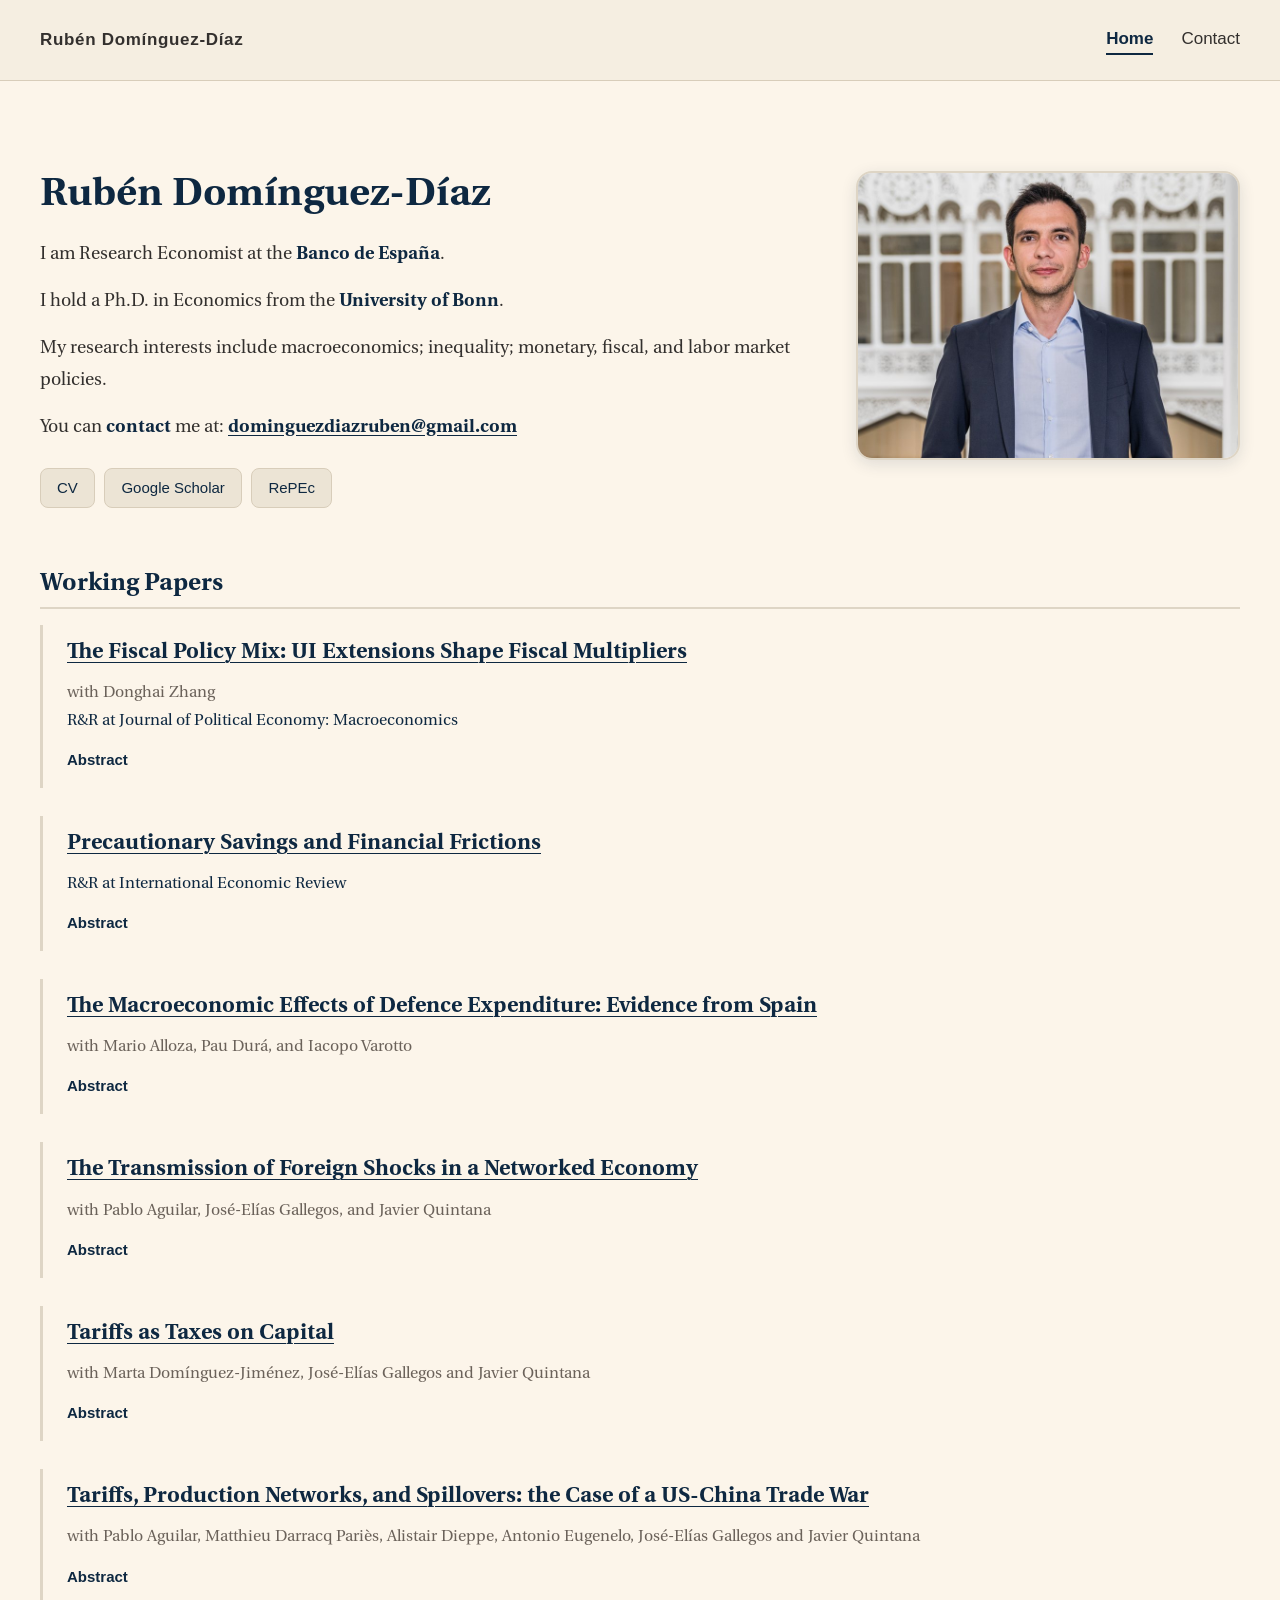
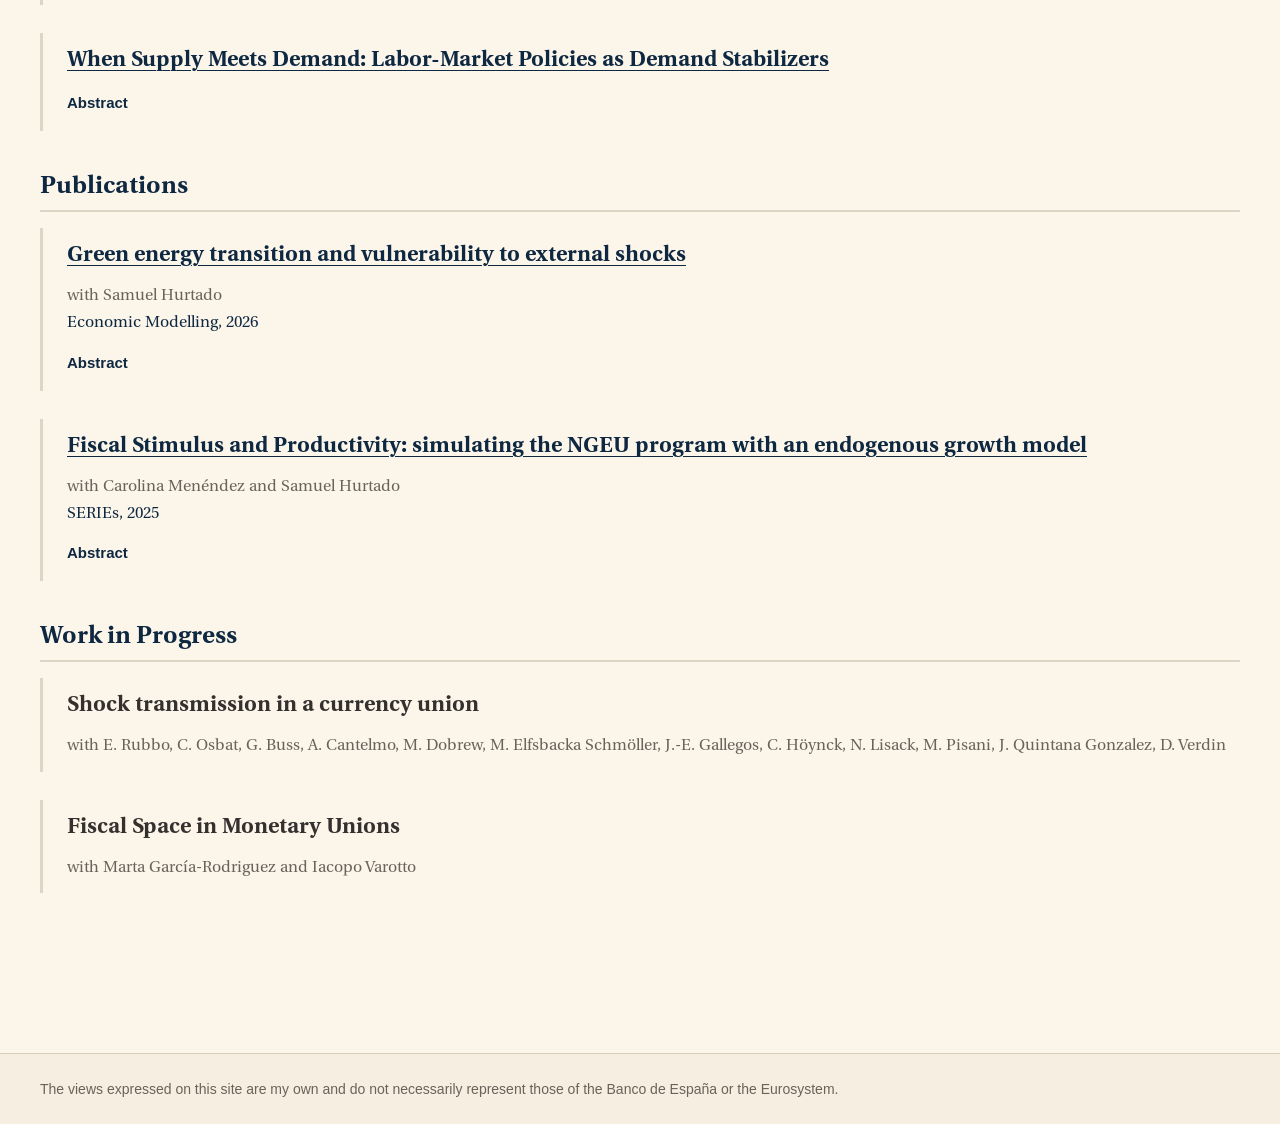
==== index.html @ b5a87869 "Add an RDD monogram favicon Cream lettering on the site navy, at 32px for the browser tab and 180px " ====
<!DOCTYPE html>
<html lang="en">
<head>
<meta charset="utf-8">
<meta name="viewport" content="width=device-width, initial-scale=1">
<title>Rubén Domínguez-Díaz</title>
<meta name="description" content="Rubén Domínguez-Díaz — Research Economist at the Banco de España. Macroeconomics, inequality, monetary, fiscal and labor market policies.">
<link rel="icon" type="image/png" sizes="32x32" href="assets/favicon-32.png">
<link rel="apple-touch-icon" href="assets/favicon-180.png">
<link rel="stylesheet" href="style.css">
</head>
<body>

<nav class="nav">
  <div class="nav-inner">
    <a class="brand" href="index.html">Rubén Domínguez-Díaz</a>
    <div class="menu">
      <a href="index.html" class="here">Home</a>
      <a href="contact.html">Contact</a>
    </div>
  </div>
</nav>

<main>

  <section class="hero">
    <div class="hero-bio">
      <h1>Rubén Domínguez-Díaz</h1>
      <p class="hero-subtitle">I am Research Economist at the <strong>Banco de España</strong>.</p>
      <p class="hero-subtitle">I hold a Ph.D. in Economics from the <strong>University of Bonn</strong>.</p>
      <p class="hero-subtitle">My research interests include macroeconomics; inequality; monetary, fiscal, and labor market policies.</p>
      <p class="hero-subtitle">You can <strong>contact</strong> me at: <a href="mailto:dominguezdiazruben@gmail.com">dominguezdiazruben@gmail.com</a></p>
      <div class="hero-links">
        <a href="assets/cv.pdf" target="_blank" rel="noopener">CV</a>
        <a href="https://scholar.google.com/citations?user=xPQl-AkAAAAJ" target="_blank" rel="noopener">Google Scholar</a>
        <a href="https://ideas.repec.org/f/pdo631.html" target="_blank" rel="noopener">RePEc</a>
      </div>
    </div>
    <div class="hero-photo">
      <img src="assets/photo.jpg" width="800" height="600" alt="Rubén Domínguez-Díaz">
    </div>
  </section>

  <section class="research">

    <h2>Working Papers</h2>

    <div class="item">
      <h3><a href="papers/3_UIG/v2026_UIG.pdf" target="_blank" rel="noopener">The Fiscal Policy Mix: UI Extensions Shape Fiscal Multipliers</a></h3>
      <p class="authors">with Donghai Zhang</p>
      <p class="status">R&amp;R at Journal of Political Economy: Macroeconomics</p>
      <details>
        <summary>Abstract</summary>
        <p class="abstract">Government consumption stimulus is often implemented alongside other fiscal measures that shape its effectiveness. This paper studies the interaction between government spending multipliers and unemployment insurance (UI) extensions. Using state-level military spending shocks and cross-state variation in UI duration, we show that longer pre-existing UI significantly lowers spending multipliers. To interpret these findings, we develop a small open economy model with search-and-matching frictions and heterogeneous households. The model highlights two channels: a level effect that reduces precautionary savings, and an endogenous UI-duration effect whereby higher spending lowers unemployment and shortens UI extensions. Quantitatively, the latter mechanism dominates.</p>
      </details>
    </div>

    <div class="item">
      <h3><a href="papers/2_precautionarysavingsfinancialfrictions/v2026_precsavingsfinfrictions.pdf" target="_blank" rel="noopener">Precautionary Savings and Financial Frictions</a></h3>
      <p class="status">R&amp;R at International Economic Review</p>
      <details>
        <summary>Abstract</summary>
        <p class="abstract">Banks provide households with liquid deposits — households' dominant liquid asset to buffer income fluctuations — and channel these into credit to firms. This paper shows both of these roles of the financial system are key to understanding how financial frictions amplify downturns. I first build a two-asset New Keynesian model with heterogeneous households and banks, and study the transmission of an income-risk shock that raises households' liquid asset demand. Constrained lending reduces investment and therefore household income. Lower income reduces consumption, while households also reduce savings in liquid bank deposits. Lower liquidity leaves households more exposed to the income fall, closer to their borrowing constraints, driving consumption further down. Monetary policy relaxes banks' leverage constraint, supports both lending and endogenous liquidity creation, and stabilizes the economy. Finally, I provide supporting evidence for the model predictions: in the data, tighter financial conditions deepen the recessionary impact of the shock, while contracting lending and dampening liquid deposit accumulation.</p>
      </details>
    </div>

    <div class="item">
      <h3><a href="papers/5_defencespending/v2026_defspending.pdf" target="_blank" rel="noopener">The Macroeconomic Effects of Defence Expenditure: Evidence from Spain</a></h3>
      <p class="authors">with Mario Alloza, Pau Durá, and Iacopo Varotto</p>
      <details>
        <summary>Abstract</summary>
        <p class="abstract">We estimate the macroeconomic effects of defence expenditure using a novel dataset covering the universe of defence procurement contracts in Spain over 30 years. Our defence procurement data overcomes identification challenges posed by implementation lags inherent in traditional government spending, as contracts are awarded years before production begins and spending is recorded in government national accounts only upon delivery. Using local projections, we find that GDP effects take time to materialise, become sizeable, but remain transitory. That is, while defence investment has relevant economic consequences, these are bound to occur in the medium run insofar as the spending process is hindered by implementation lags. A DSGE model calibrated to our empirical setting yields two main findings. First, reducing implementation lags to US levels would meaningfully frontload macroeconomic effects. Second, defence spending delivers more transient and smaller long-run effects than general public investment projects.</p>
      </details>
    </div>

    <div class="item">
      <h3><a href="papers/4_ONKIO/v2026_EER_ONKIO.pdf" target="_blank" rel="noopener">The Transmission of Foreign Shocks in a Networked Economy</a></h3>
      <p class="authors">with Pablo Aguilar, José-Elías Gallegos, and Javier Quintana</p>
      <details>
        <summary>Abstract</summary>
        <p class="abstract">We analyze how production networks transmit foreign price shocks and reshape monetary policy trade-offs in an open-economy New Keynesian model with domestic and international input–output linkages. Analytically, we show that closing the output gap does not generally stabilize conventional inflation targets, as sector-level terms-of-trade movements and trade imbalances become additional drivers of inflation dynamics. We also characterize the inflation index associated with output-gap stabilization and show that openness adjusts sectoral inflation weights according to their domestic value-added content. Quantitatively, we study an international energy price shock in a model calibrated to major euro area countries and their trade partners. We find that production networks amplify the cumulative headline inflation response and worsen monetary policy trade-offs, as measured by the sacrifice ratio.</p>
      </details>
    </div>

    <div class="item">
      <h3><a href="papers/6_ONKIOcapital/v2026_CEMFI_ONKIOcapital.pdf" target="_blank" rel="noopener">Tariffs as Taxes on Capital</a></h3>
      <p class="authors">with Marta Domínguez-Jiménez, José-Elías Gallegos and Javier Quintana</p>
      <details>
        <summary>Abstract</summary>
        <p class="abstract">This paper explores the macroeconomic consequences of levying tariffs on imported investment goods, which directly affect the household's investment Euler equation. First, we construct a new multi-country and multi-sector investment input-output matrix to trace investment goods through international production chains. Second, we embed this in an open-economy New Keynesian model with production networks. In a uniform US tariff experiment, this channel more than doubles the impact contraction in GDP, with investment-goods exposure as the best predictor of aggregate output losses. Holding the average tariff fixed, redesigning its composition to avoid the investment network cuts cumulative domestic output losses by two-thirds.</p>
      </details>
    </div>

    <div class="item">
      <h3><a href="papers/7_ONKIOtariffsECB/v2026_ECB_ONKIOtariffs.pdf" target="_blank" rel="noopener">Tariffs, Production Networks, and Spillovers: the Case of a US-China Trade War</a></h3>
      <p class="authors">with Pablo Aguilar, Matthieu Darracq Pariès, Alistair Dieppe, Antonio Eugenelo, José-Elías Gallegos and Javier Quintana</p>
      <details>
        <summary>Abstract</summary>
        <p class="abstract">We study the short-run macroeconomic transmission of a US–China tariff war in an open economy multi-sector New Keynesian model with input–output linkages, sectoral nominal rigidities, and heterogeneous currency invoicing. A reciprocal 10 percentage-point tariff increase generates asymmetric incidence: the tariff-imposing country bears more of the inflationary burden, while the targeted country experiences the larger output contraction. Production networks amplify this contraction by propagating the shock beyond the directly tariffed bilateral margin. Currency invoicing further shapes transmission. Under heterogeneous invoicing, dollar-priced border prices weaken the expenditure-switching role of exchange rates, deepening the contraction in China relative to producer-currency pricing and altering third-country spillovers. The EA response is small in the aggregate, but only because positive trade-diversion margins are offset by weaker demand from China and multilateral adjustments. We then exploit the model's sectoral structure by imposing tariffs on one Chinese sector at a time. Sectoral incidence is highly concentrated, but aggregate effects cannot be inferred from the directly tariffed sector alone: domestic propagation offsets own-sector gains in the US, reinforces own-sector losses in China, and leaves the EA as a net object shaped by opposing trade margins. The results show that tariff incidence depends jointly on where the tariff lands, how the shock propagates through production networks, and how invoicing governs border-price adjustment. A framework that combines these margins delivers a materially different assessment from one built on bilateral trade shares alone.</p>
      </details>
    </div>

    <div class="item">
      <h3><a href="papers/1_hiringsubsidies/v2025_hiringsubsidies.pdf" target="_blank" rel="noopener">When Supply Meets Demand: Labor-Market Policies as Demand Stabilizers</a></h3>
      <details>
        <summary>Abstract</summary>
        <p class="abstract">Employment stabilization, and hence firms' hiring, is fundamental for households' income and consumption. This means that stabilization policies targeted at firms spill over to the demand side of the economy. The current paper shows that the demand-side effects can render supply-side policies effective, even if conventional monetary policy is constrained. In a New Keynesian model with equilibrium unemployment and incomplete markets, the paper looks at a hiring subsidy that stimulates employment. Households' desire to accumulate precautionary savings falls, raising consumption and aggregate demand. Calibrating the model to the US, the ensuing increase in inflation renders the hiring stimulus effective precisely when the central bank cannot further support aggregate demand. Instead, absent idiosyncratic risk, and thus the expansionary demand-side effects, the hiring stimulus is crowded-out.</p>
      </details>
    </div>

    <h2>Publications</h2>

    <div class="item">
      <h3><a href="https://doi.org/10.1016/j.econmod.2026.107807" target="_blank" rel="noopener">Green energy transition and vulnerability to external shocks</a></h3>
      <p class="authors">with Samuel Hurtado</p>
      <p class="status">Economic Modelling, 2026</p>
      <details>
        <summary>Abstract</summary>
        <p class="abstract">We develop an endogenous growth model with imported dirty energy, domestically produced clean energy, and carbon taxes to study the macroeconomic implications of a green energy transition. Calibrated to Spain, the model quantifies how carbon taxes affect long-run outcomes and short-run resilience to external energy price shocks. While long-run gross domestic product (GDP) losses are modest and partly offset by endogenous gains in energy efficiency and clean investment, our key finding is that the transition delivers substantial short-run benefits. As the clean-energy share rises from 26% to 86%, exposure to international dirty-energy price shocks declines sharply, reducing GDP impacts from -0.43% to -0.08%. Carbon-tax-induced decoupling of clean from dirty-energy prices plays a central role in insulating the economy. Our results highlight an overlooked channel through which climate policy enhances macroeconomic stability.</p>
      </details>
    </div>

    <div class="item">
      <h3><a href="https://link.springer.com/article/10.1007/s13209-025-00304-1" target="_blank" rel="noopener">Fiscal Stimulus and Productivity: simulating the NGEU program with an endogenous growth model</a></h3>
      <p class="authors">with Carolina Menéndez and Samuel Hurtado</p>
      <p class="status">SERIEs, 2025</p>
      <details>
        <summary>Abstract</summary>
        <p class="abstract">This paper introduces an endogenous growth general equilibrium model of firm dynamics and innovative investment for the Spanish economy that allows a better understanding of the medium-term effects of economic policies and shocks. We calibrate the model using both aggregate and firm-level data. We then use the model to assess the macroeconomic consequences of the different components of the Next Generation EU (NGEU) program, including public investment, private capital transfers, and innovative investment transfers. According to our baseline simulation, the NGEU funds significantly foster economic activity, with annual GDP growth increasing between 0.08 and 0.13 percentage points over the period of NGEU funds disbursement. In particular, we find that one of the key drivers of these output gains is the endogenous response of productivity to the fiscal stimulus. Among the different policy instruments, we find that innovation transfers deliver the largest effects on aggregate output, only matched by highly efficient public investment.</p>
      </details>
    </div>

    <h2>Work in Progress</h2>

    <div class="item">
      <h3>Shock transmission in a currency union</h3>
      <p class="authors">with E. Rubbo, C. Osbat, G. Buss, A. Cantelmo, M. Dobrew, M. Elfsbacka Schmöller, J.-E. Gallegos, C. Höynck, N. Lisack, M. Pisani, J. Quintana Gonzalez, D. Verdin</p>
    </div>

    <div class="item">
      <h3>Fiscal Space in Monetary Unions</h3>
      <p class="authors">with Marta García-Rodriguez and Iacopo Varotto</p>
    </div>

  </section>

</main>

<footer>
  <div>The views expressed on this site are my own and do not necessarily
  represent those of the Banco de España or the Eurosystem.</div>
</footer>

</body>
</html>
---- style.css ----
/* Erewhon — SIL Open Font License 1.1. See assets/fonts/README.txt */
@font-face {
  font-family: erewhon;
  font-style: normal;
  font-weight: 400;
  font-display: swap;
  src: url(assets/fonts/Erewhon-Regular.woff2) format('woff2');
}
@font-face {
  font-family: erewhon;
  font-style: italic;
  font-weight: 400;
  font-display: swap;
  src: url(assets/fonts/Erewhon-Italic.woff2) format('woff2');
}
@font-face {
  font-family: erewhon;
  font-style: normal;
  font-weight: 700;
  font-display: swap;
  src: url(assets/fonts/Erewhon-Bold.woff2) format('woff2');
}
@font-face {
  font-family: erewhon;
  font-style: italic;
  font-weight: 700;
  font-display: swap;
  src: url(assets/fonts/Erewhon-BoldItalic.woff2) format('woff2');
}

:root {
  --bg:        #fcf5ea;
  --surface:   #f5eee1;
  --primary:   #0e2841;
  --content:   #33302e;
  --secondary: #6b625a;
  --border:    #ded5c5;
  --tint:      #ece4d5;
  --band-border: #d8cdba;
  --shadow:    rgba(14, 40, 65, .12);

  --main-width: 1200px;
  --gap: 28px;
  --header-height: 80px;
  --textsize: 20px;
}

*, *::before, *::after { box-sizing: border-box; }

html { -webkit-text-size-adjust: 100%; }

body {
  margin: 0;
  background: var(--bg);
  color: var(--content);
  font-family: erewhon, Charter, "Bitstream Charter", Georgia, serif;
  font-size: var(--textsize);
  line-height: 1.6;
}

h1, h2, h3 { line-height: 1.2; margin: 0; }
img { display: block; max-width: 100%; }

a { color: var(--primary); text-decoration: none; }
a:hover { text-decoration: underline; text-underline-offset: 3px; }

/* ---------- nav ---------- */
.nav {
  background: var(--surface);
  border-bottom: 1px solid var(--band-border);
}
.nav-inner {
  max-width: calc(var(--main-width) + var(--gap) * 2);
  margin: 0 auto;
  padding: 0 var(--gap);
  height: var(--header-height);
  display: flex;
  align-items: center;
  justify-content: space-between;
  gap: 1rem;
}
.brand {
  font-family: -apple-system, BlinkMacSystemFont, "Segoe UI", Roboto, sans-serif;
  font-size: 17px;
  font-weight: 600;
  letter-spacing: .04em;
  color: var(--content);
}
.brand:hover { color: var(--primary); text-decoration: none; }
.menu {
  display: flex;
  gap: 28px;
  font-family: -apple-system, BlinkMacSystemFont, "Segoe UI", Roboto, sans-serif;
  font-size: 17px;
}
.menu a { color: var(--content); }
.menu a.here {
  color: var(--primary);
  font-weight: 600;
  border-bottom: 2px solid var(--primary);
}

/* ---------- layout ---------- */
main {
  max-width: calc(var(--main-width) + var(--gap) * 2);
  margin: 0 auto;
  padding: 0 var(--gap) 72px;
}

/* ---------- hero: bio left, photo right ---------- */
.hero {
  display: grid;
  grid-template-columns: minmax(0, 1fr) clamp(230px, 32%, 400px);
  gap: 56px;
  align-items: start;
  padding: 90px 0 40px;
}
.hero-photo img {
  width: 100%;
  height: auto;
  border-radius: 16px;
  border: 2px solid var(--border);
  box-shadow: 0 4px 16px var(--shadow);
}
.hero-bio h1 {
  font-size: 42px;
  font-weight: 700;
  line-height: 1.15;
  color: var(--primary);
  margin: 0 0 20px;
}
.hero-subtitle {
  font-size: 19px;
  line-height: 1.7;
  margin: 0 0 .9rem;
}
.hero-subtitle:last-of-type { margin-bottom: 0; }
.hero-subtitle strong { color: var(--primary); }
.hero-subtitle a {
  text-decoration: underline;
  text-underline-offset: 3px;
  font-weight: 700;
}
.hero-links {
  display: flex;
  flex-wrap: wrap;
  gap: .6rem;
  margin-top: 1.5rem;
  font-family: -apple-system, BlinkMacSystemFont, "Segoe UI", Roboto, sans-serif;
  font-size: 15px;
}
.hero-links a {
  display: inline-block;
  padding: 7px 16px;
  background: var(--tint);
  border: 1px solid var(--band-border);
  border-radius: 8px;
  color: var(--primary);
}
.hero-links a:hover {
  background: var(--primary);
  color: var(--bg);
  text-decoration: none;
}

/* ---------- research ---------- */
.research { padding: 20px 0 60px; }
.research h2 {
  font-size: 26px;
  font-weight: 700;
  color: var(--primary);
  margin: 40px 0 16px;
  padding-bottom: 8px;
  border-bottom: 2px solid var(--border);
}
.research h2:first-child { margin-top: 0; }

.item {
  margin-bottom: 28px;
  padding: 12px 0 12px 24px;
  border-left: 3px solid var(--border);
  transition: border-color .2s ease;
}
.item:hover { border-left-color: var(--primary); }
.item h3 {
  font-size: 23px;
  font-weight: 600;
  line-height: 1.4;
  margin: 0 0 10px;
}
.authors, .status {
  font-size: 17px;
  line-height: 1.6;
  color: var(--secondary);
  margin: 0;
}

/* 1. paper titles are links: make that visible */
.item h3 a {
  text-decoration: underline;
  text-underline-offset: 4px;
  text-decoration-thickness: 1px;
}
.status { color: var(--primary); }

/* ---------- contact ---------- */
.page { padding: 60px 0 0; }
.page h1 {
  font-size: 42px;
  font-weight: 700;
  color: var(--primary);
  margin: 0 0 24px;
}
.page p { margin: 0 0 1.2rem; }
address { font-style: normal; }

/* ---------- footer ---------- */
footer {
  background: var(--surface);
  border-top: 1px solid var(--band-border);
  font-family: -apple-system, BlinkMacSystemFont, "Segoe UI", Roboto, sans-serif;
  font-size: 14px;
  color: var(--secondary);
}
footer div {
  max-width: calc(var(--main-width) + var(--gap) * 2);
  margin: 0 auto;
  padding: 24px var(--gap);
}

@media (max-width: 700px) {
  :root { --gap: 14px; --header-height: 64px; --textsize: 19px; }
  .brand { font-size: 15px; }
  .hero {
    grid-template-columns: 1fr;
    gap: 24px;
    padding: 30px 0 20px;
  }
  .hero-photo { order: -1; }
  .hero-photo img { width: 100%; max-width: 300px; }
  .hero-bio h1 { font-size: 32px; }
  .hero-subtitle { font-size: 17px; }
  .research h2 { font-size: 23px; }
  .item h3 { font-size: 20px; }
  .authors, .status { font-size: 16px; }
}


/* ---------- collapsible abstracts ---------- */
.item details { margin-top: 10px; }
.item summary {
  display: inline-block;
  font-family: -apple-system, BlinkMacSystemFont, "Segoe UI", Roboto, sans-serif;
  font-size: 15px;
  font-weight: 600;
  color: var(--primary);
  cursor: pointer;
  user-select: none;
}
.item summary::marker { color: var(--border); }
.item summary:hover { text-decoration: underline; text-underline-offset: 3px; }
.item details[open] summary { margin-bottom: 10px; }
.item .abstract {
  font-size: 18px;
  line-height: 1.65;
  color: var(--content);
  margin: 0;
}
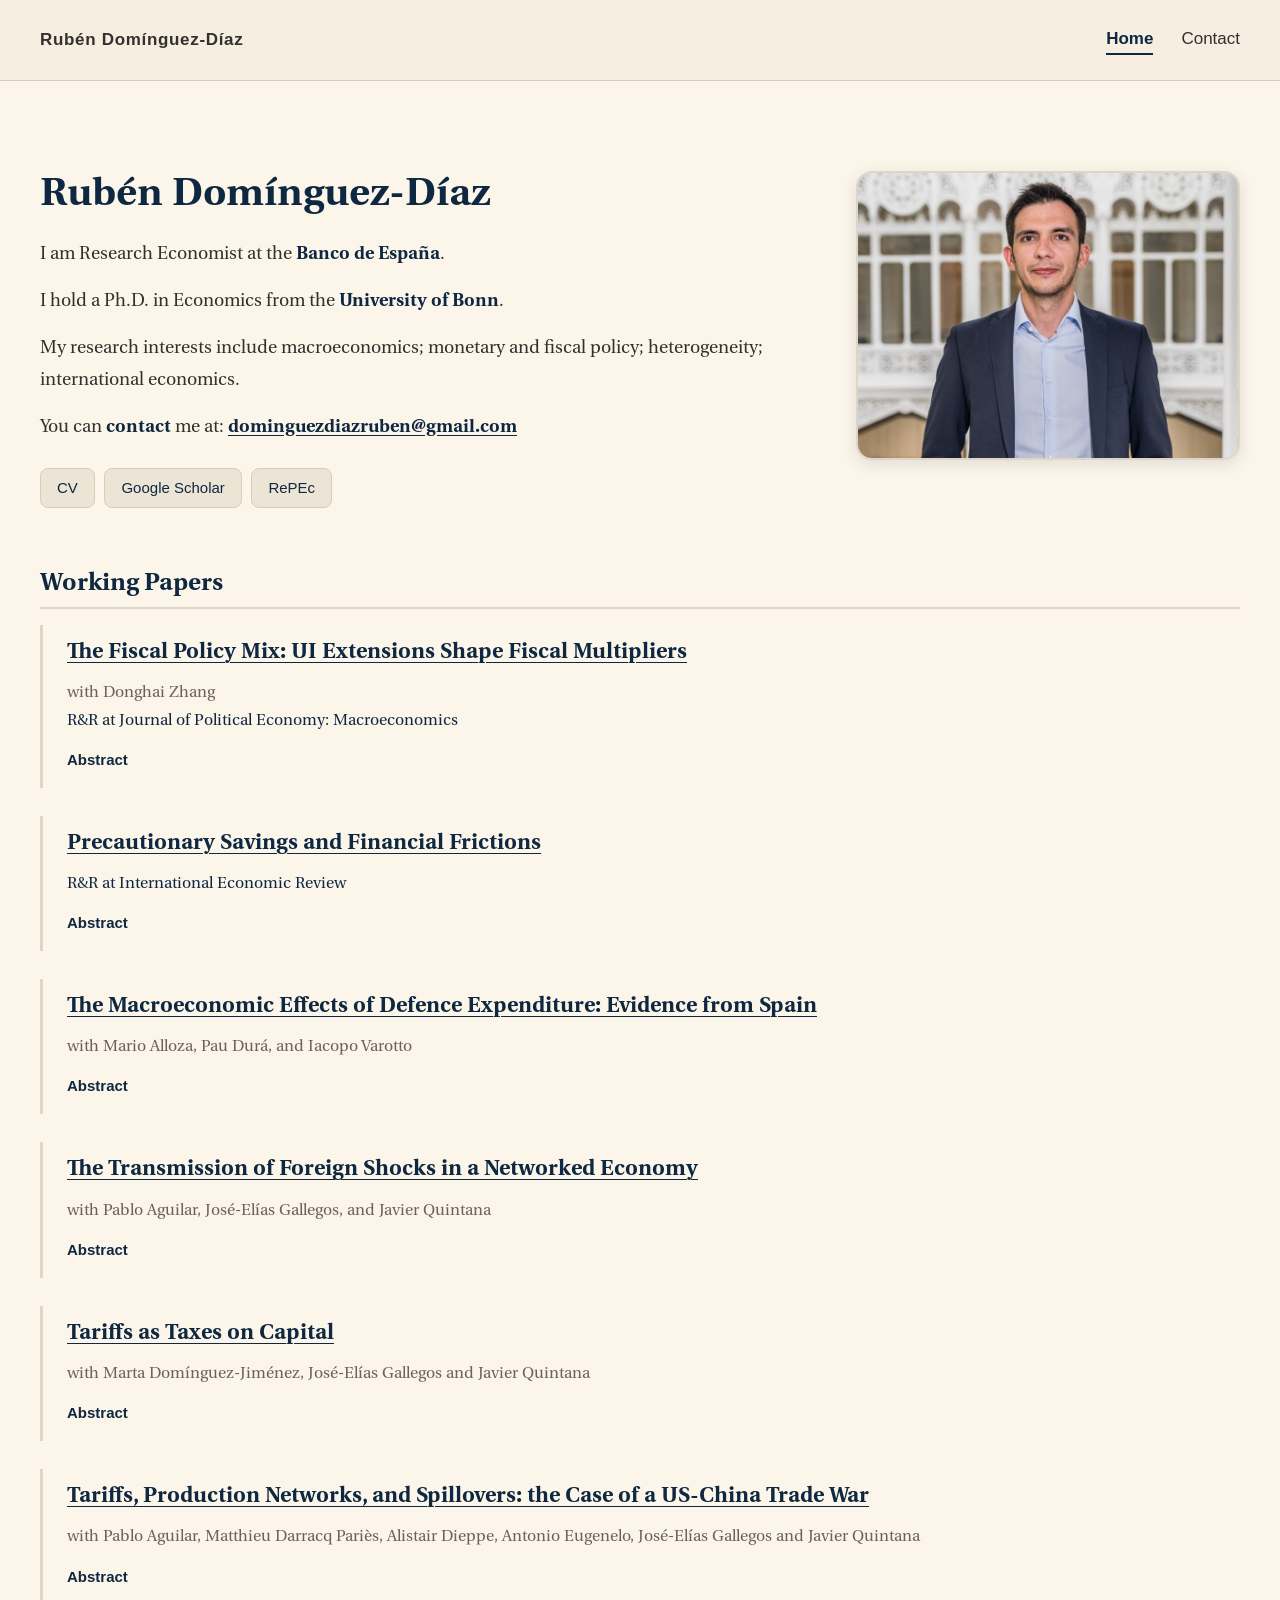
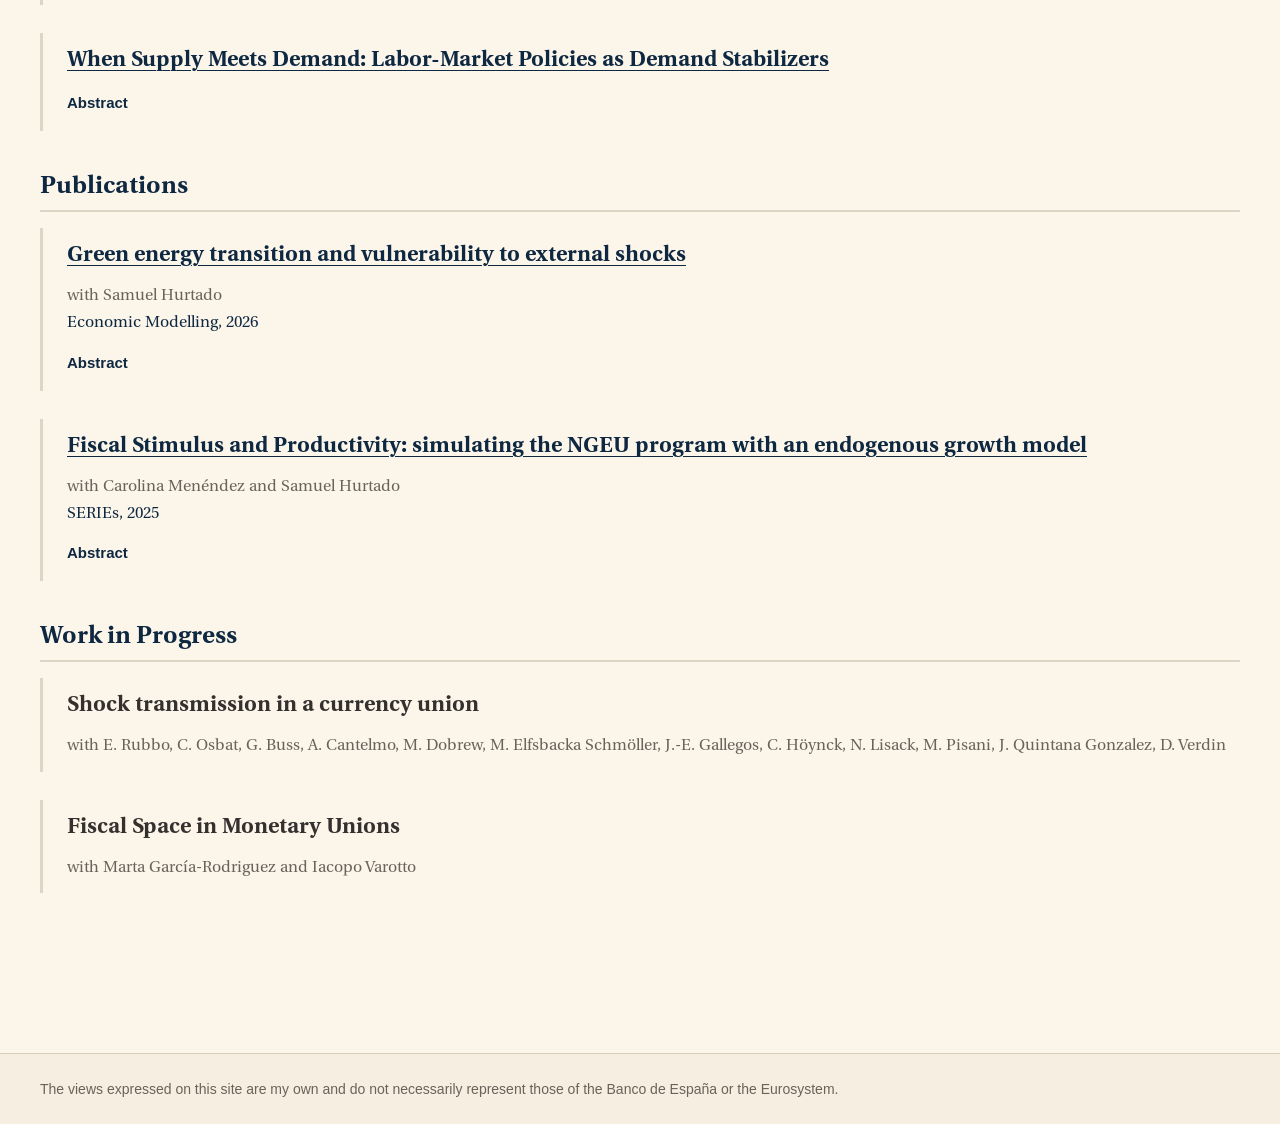
==== commit 4517b419: "Update the research interests to match the CV Co-Authored-By: Claude Opus 5 (1M context) <noreply@an" ====
--- a/index.html
+++ b/index.html
@@ -28,7 +28,7 @@
       <h1>Rubén Domínguez-Díaz</h1>
       <p class="hero-subtitle">I am Research Economist at the <strong>Banco de España</strong>.</p>
       <p class="hero-subtitle">I hold a Ph.D. in Economics from the <strong>University of Bonn</strong>.</p>
-      <p class="hero-subtitle">My research interests include macroeconomics; inequality; monetary, fiscal, and labor market policies.</p>
+      <p class="hero-subtitle">My research interests include macroeconomics; monetary and fiscal policy; heterogeneity; international economics.</p>
       <p class="hero-subtitle">You can <strong>contact</strong> me at: <a href="mailto:dominguezdiazruben@gmail.com">dominguezdiazruben@gmail.com</a></p>
       <div class="hero-links">
         <a href="assets/cv.pdf" target="_blank" rel="noopener">CV</a>
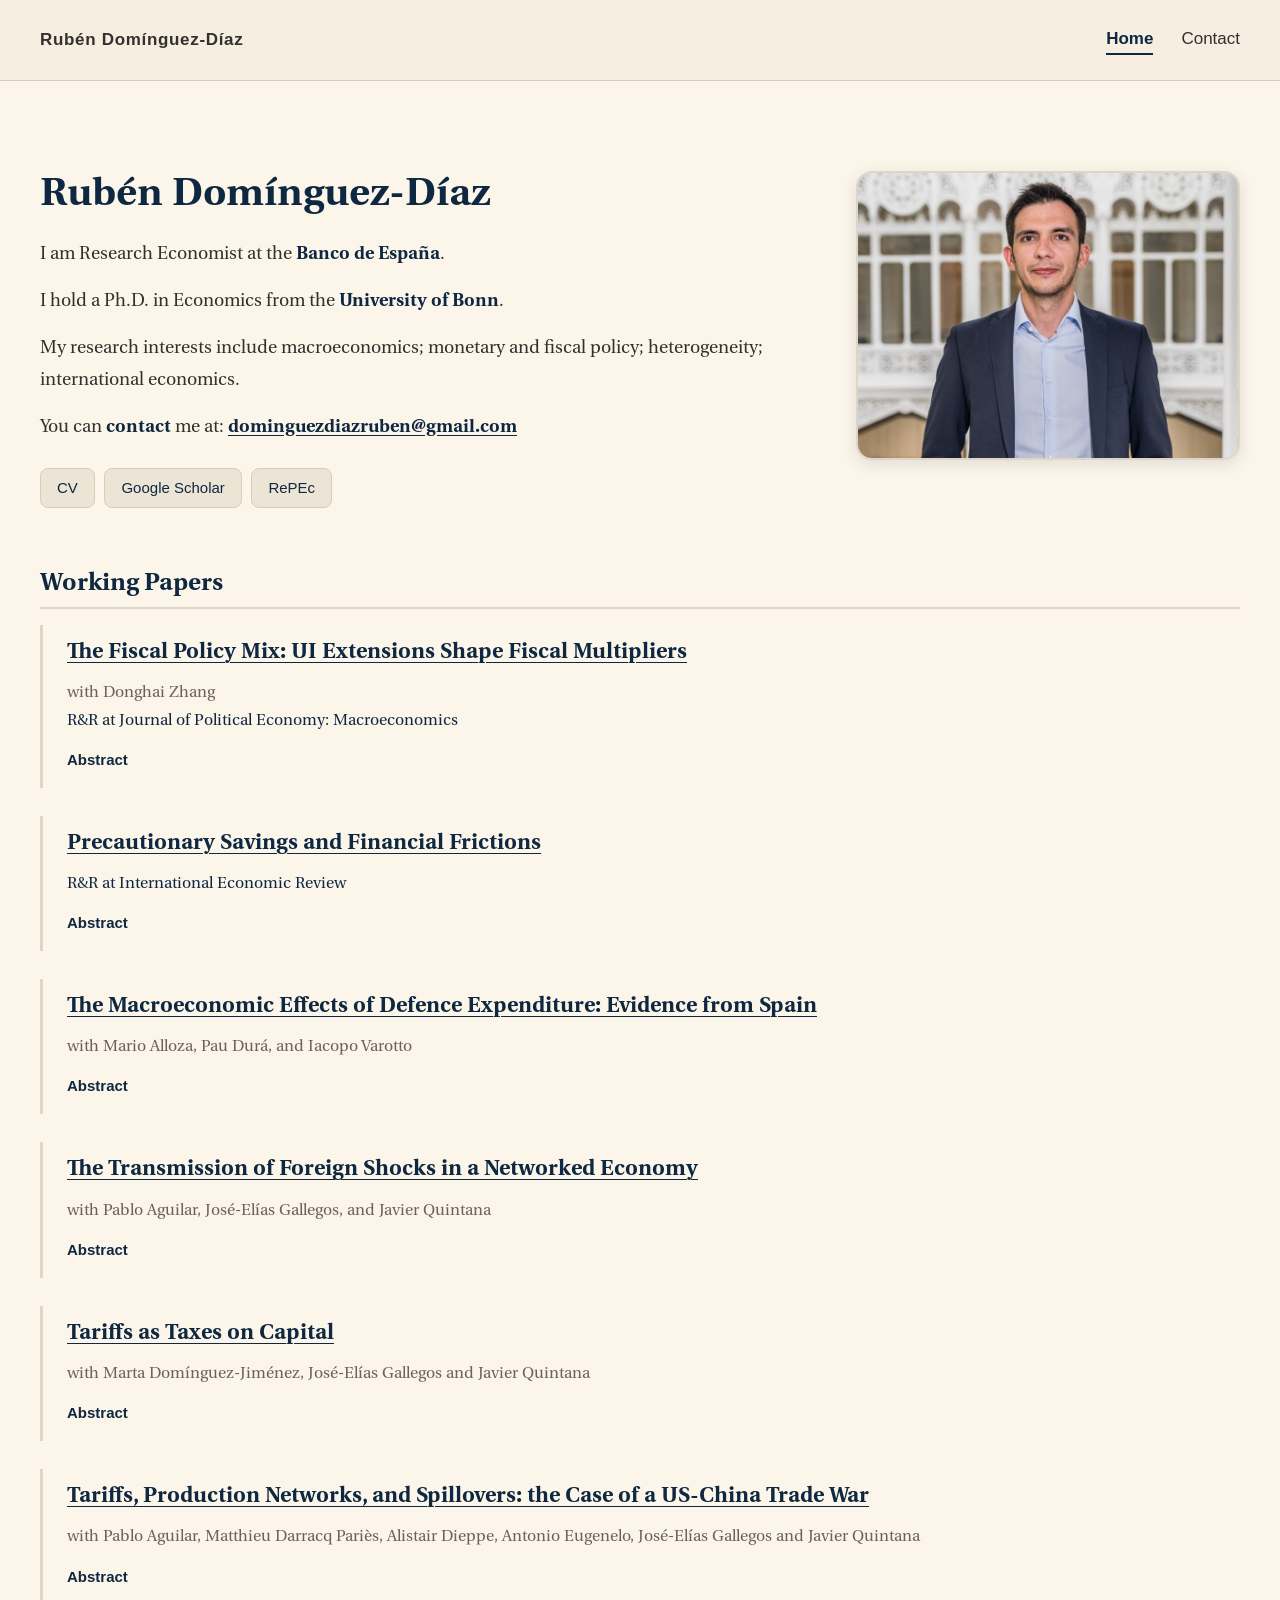
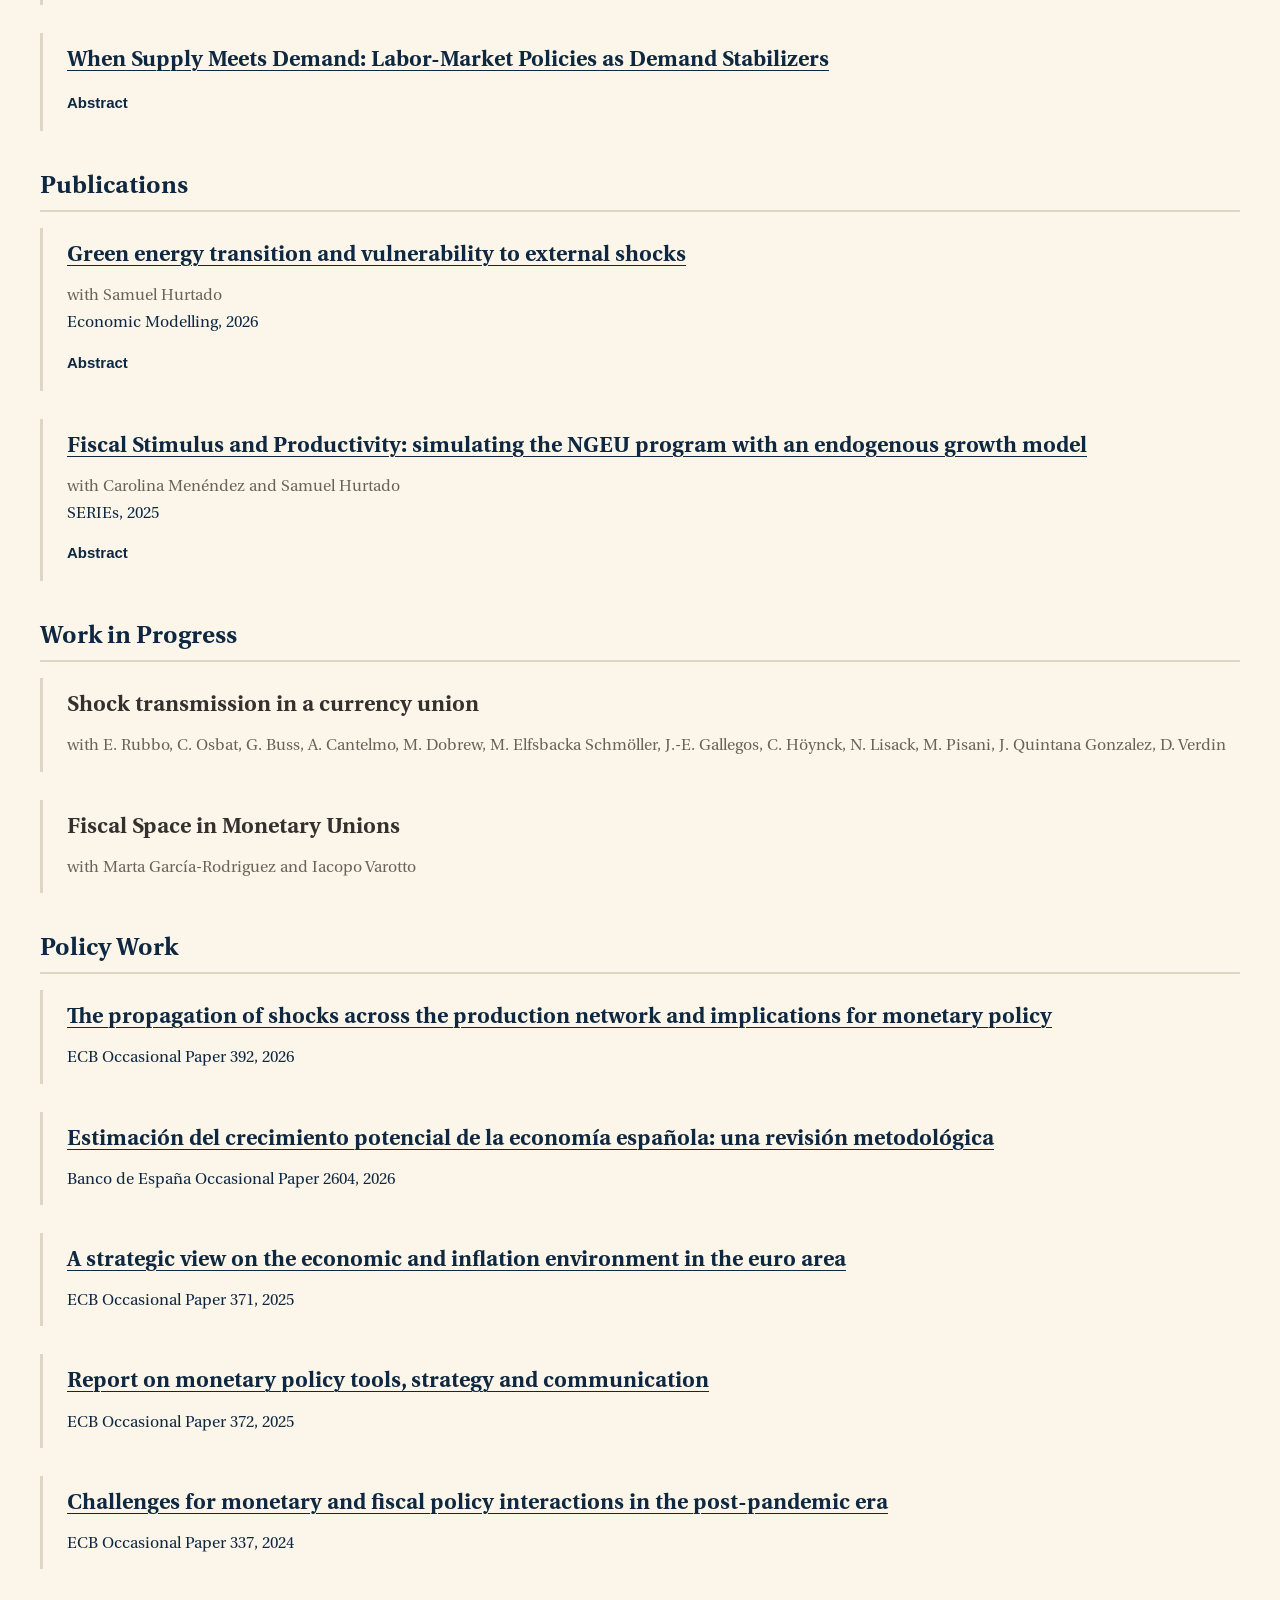
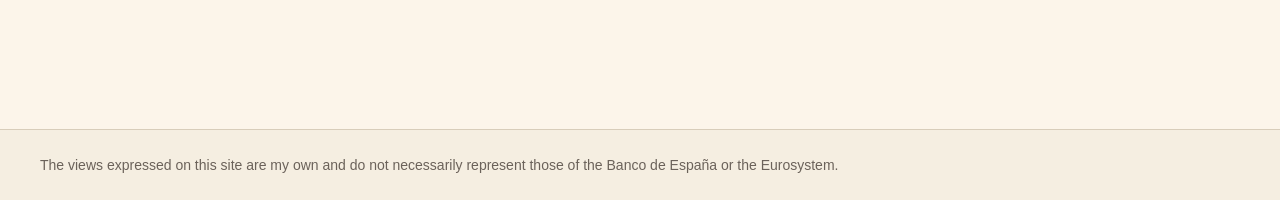
==== commit ea52830a: "Add a Policy Work section with five occasional papers Four ECB Occasional Papers and one Banco de Es" ====
--- a/index.html
+++ b/index.html
@@ -142,6 +142,33 @@
       <p class="authors">with Marta García-Rodriguez and Iacopo Varotto</p>
     </div>
 
+    <h2>Policy Work</h2>
+
+    <div class="item">
+      <h3><a href="papers/10_prodnetwork/v2026_ECB_prodnetwork.pdf" target="_blank" rel="noopener">The propagation of shocks across the production network and implications for monetary policy</a></h3>
+      <p class="status">ECB Occasional Paper 392, 2026</p>
+    </div>
+
+    <div class="item">
+      <h3><a href="papers/11_crecimientopotencial/v2026_BdE_crecimientopotencial.pdf" target="_blank" rel="noopener">Estimación del crecimiento potencial de la economía española: una revisión metodológica</a></h3>
+      <p class="status">Banco de España Occasional Paper 2604, 2026</p>
+    </div>
+
+    <div class="item">
+      <h3><a href="papers/12_strategicview/v2025_ECB_strategicview.pdf" target="_blank" rel="noopener">A strategic view on the economic and inflation environment in the euro area</a></h3>
+      <p class="status">ECB Occasional Paper 371, 2025</p>
+    </div>
+
+    <div class="item">
+      <h3><a href="papers/13_mptools/v2025_ECB_mptools.pdf" target="_blank" rel="noopener">Report on monetary policy tools, strategy and communication</a></h3>
+      <p class="status">ECB Occasional Paper 372, 2025</p>
+    </div>
+
+    <div class="item">
+      <h3><a href="papers/14_monfiscinteractions/v2024_ECB_monfiscinteractions.pdf" target="_blank" rel="noopener">Challenges for monetary and fiscal policy interactions in the post-pandemic era</a></h3>
+      <p class="status">ECB Occasional Paper 337, 2024</p>
+    </div>
+
   </section>
 
 </main>
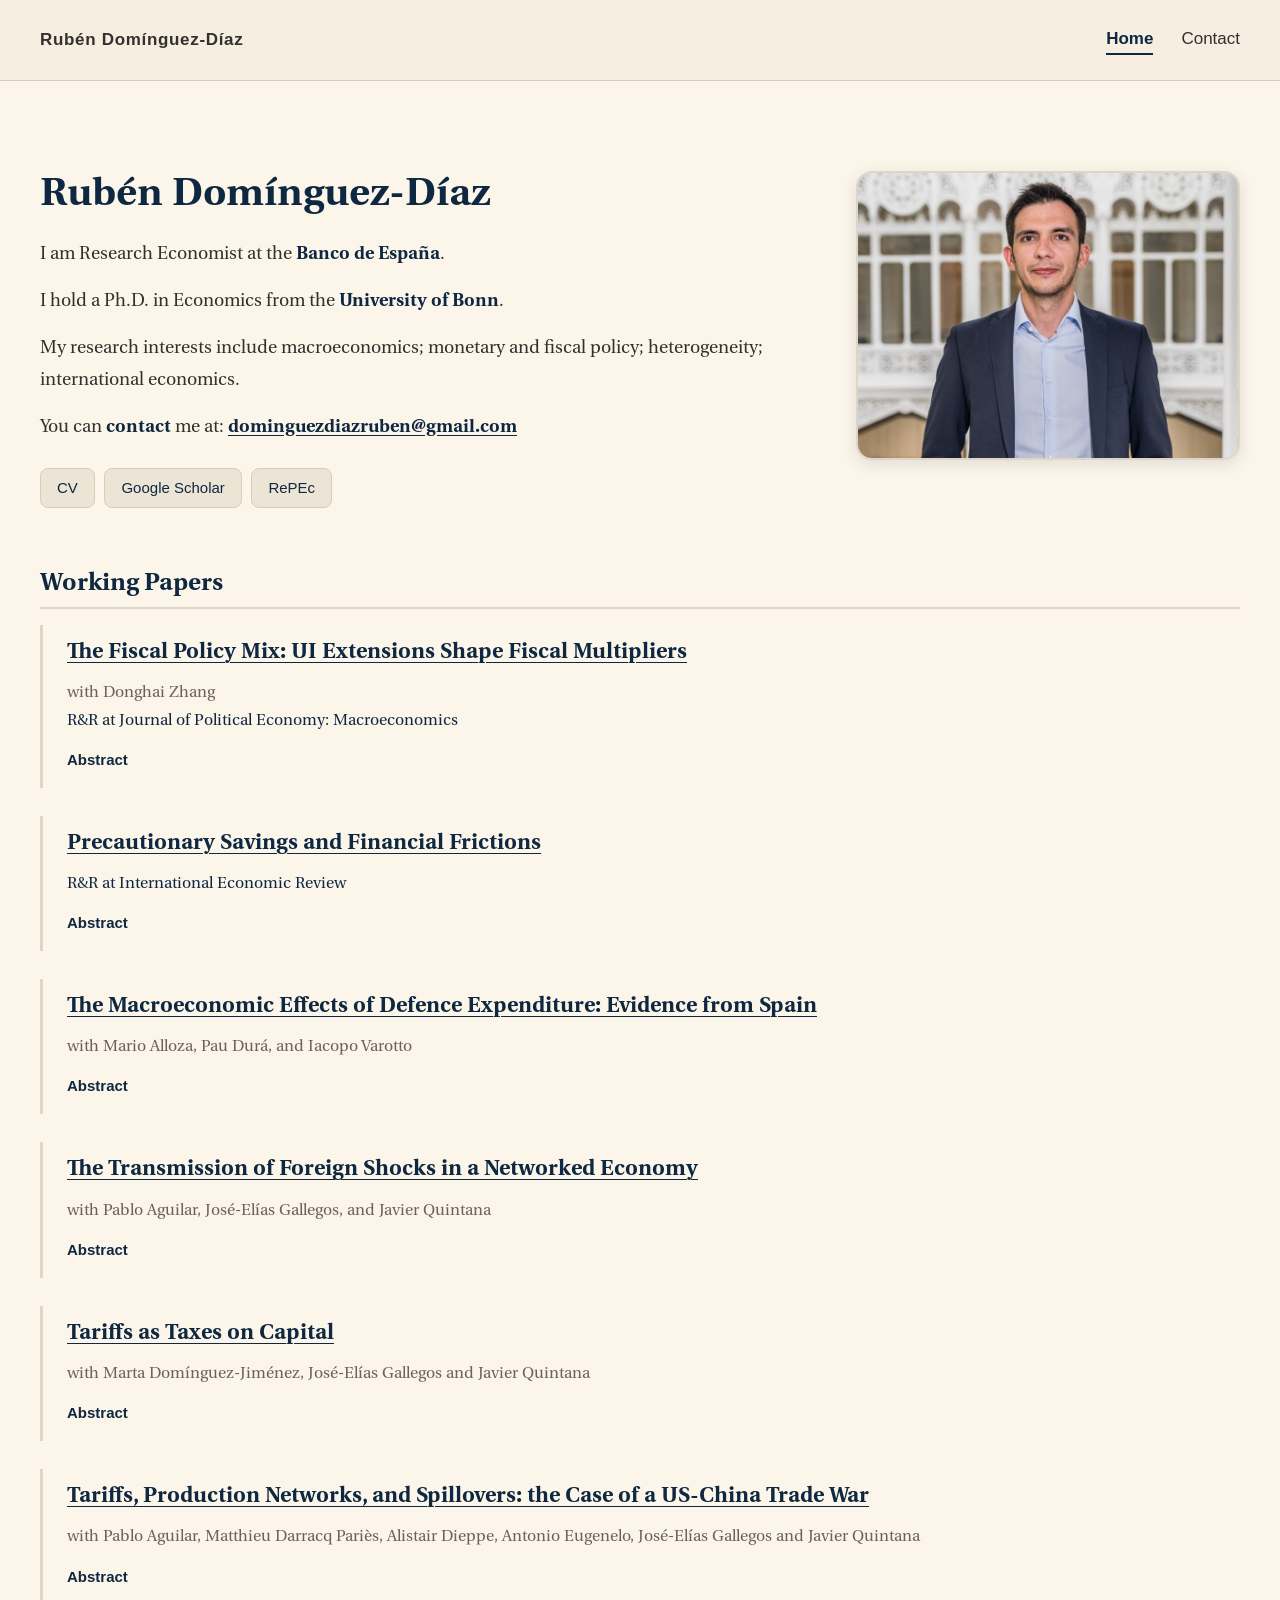
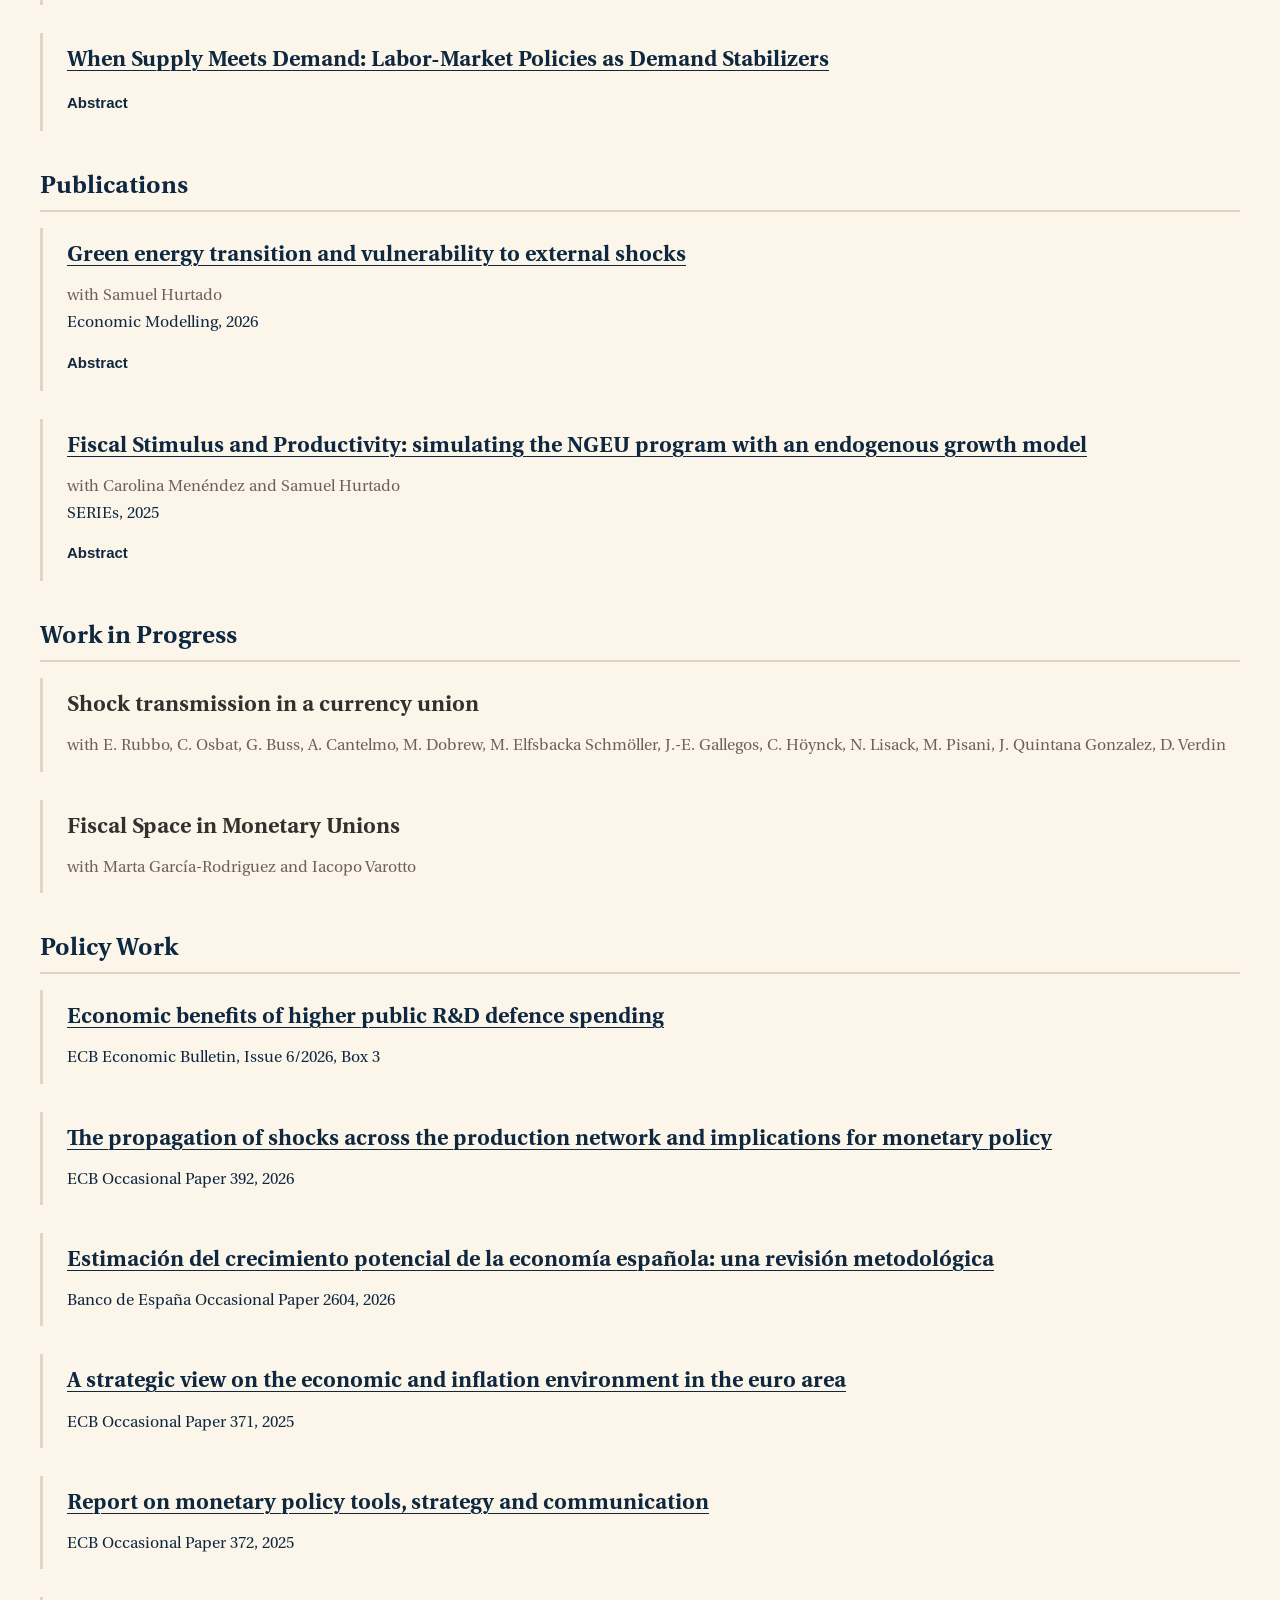
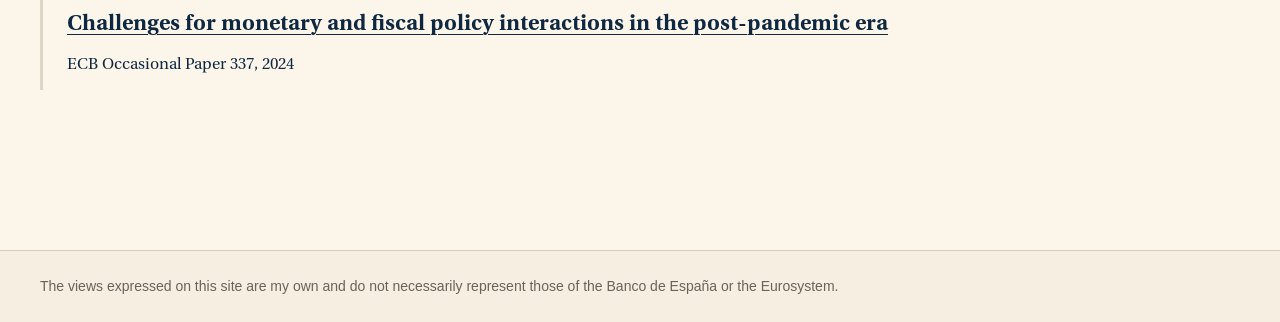
==== commit dab62398: "Add the Economic Bulletin box on defence R&D to Policy Work Box 3 of the article on defence spending" ====
--- a/index.html
+++ b/index.html
@@ -145,6 +145,11 @@
     <h2>Policy Work</h2>
 
     <div class="item">
+      <h3><a href="papers/15_defenceRD/v2026_ECB_defenceRD.pdf#page=18" target="_blank" rel="noopener">Economic benefits of higher public R&amp;D defence spending</a></h3>
+      <p class="status">ECB Economic Bulletin, Issue 6/2026, Box 3</p>
+    </div>
+
+    <div class="item">
       <h3><a href="papers/10_prodnetwork/v2026_ECB_prodnetwork.pdf" target="_blank" rel="noopener">The propagation of shocks across the production network and implications for monetary policy</a></h3>
       <p class="status">ECB Occasional Paper 392, 2026</p>
     </div>
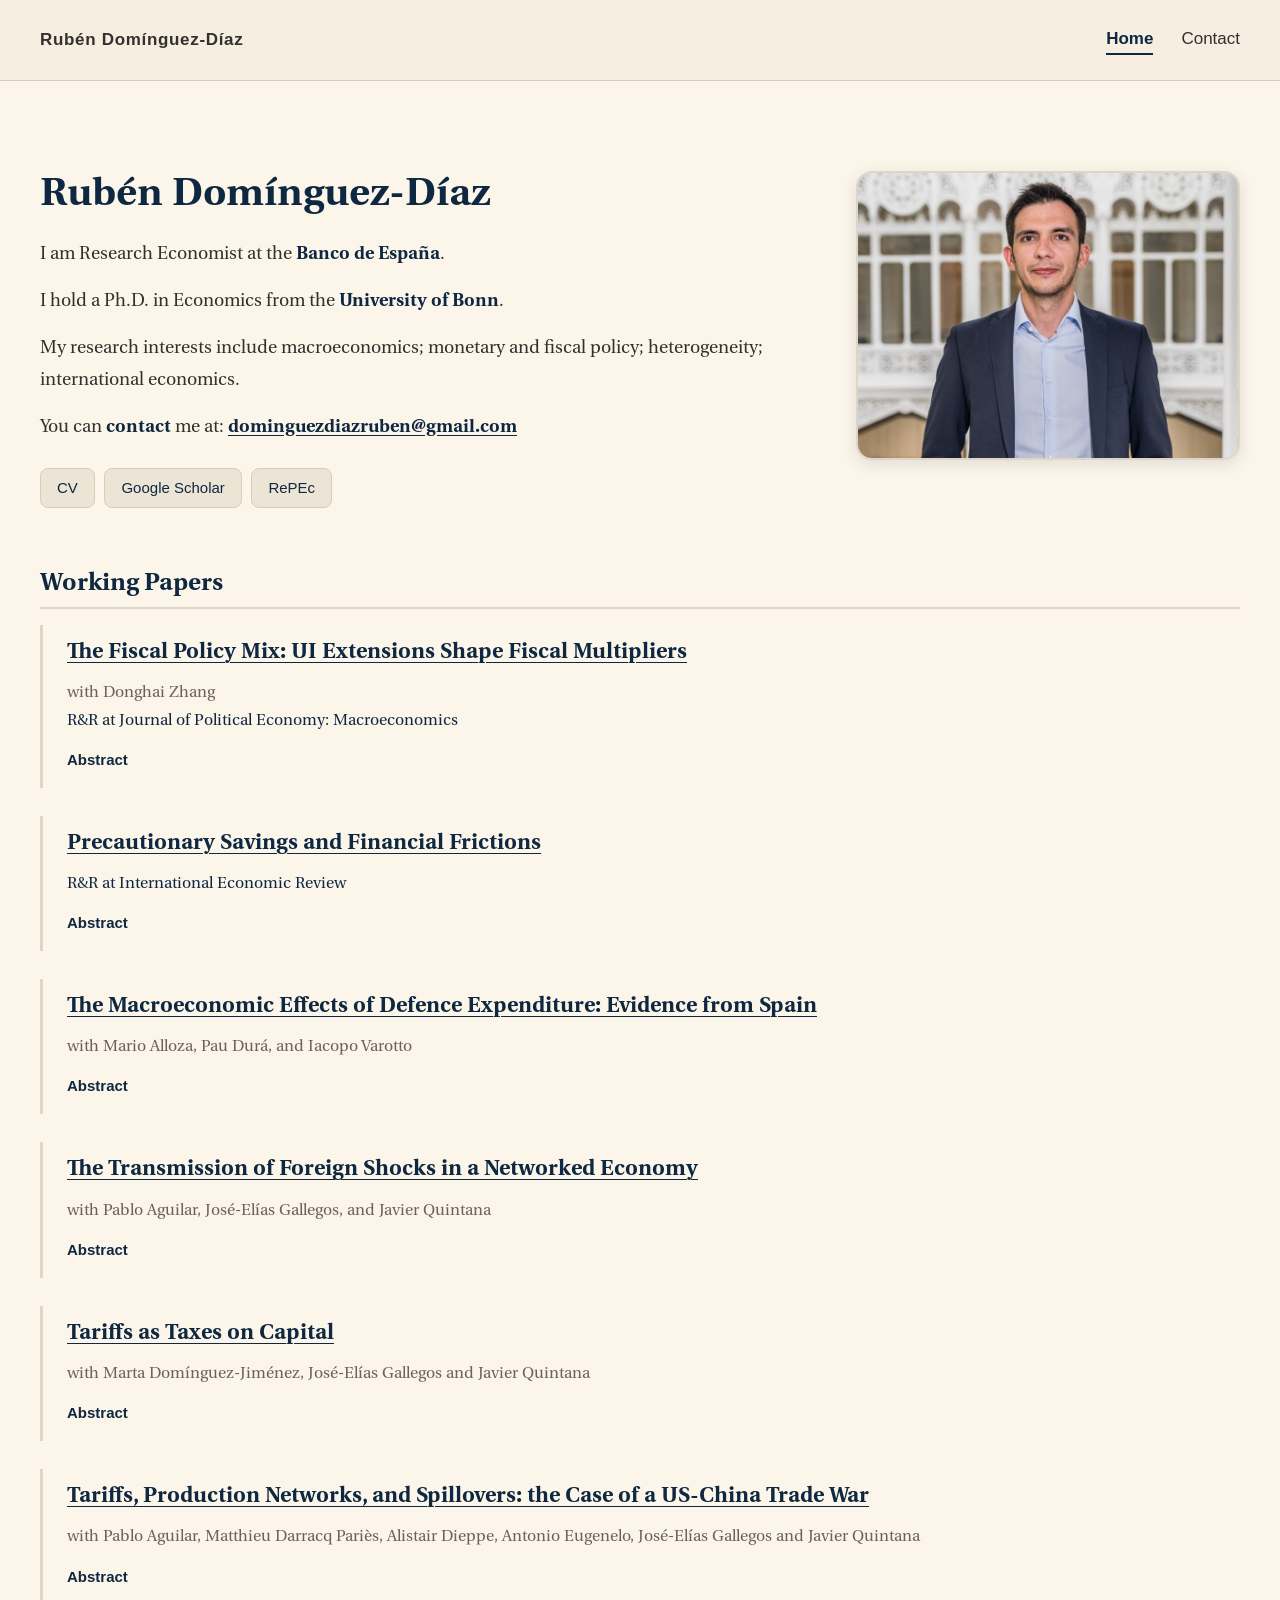
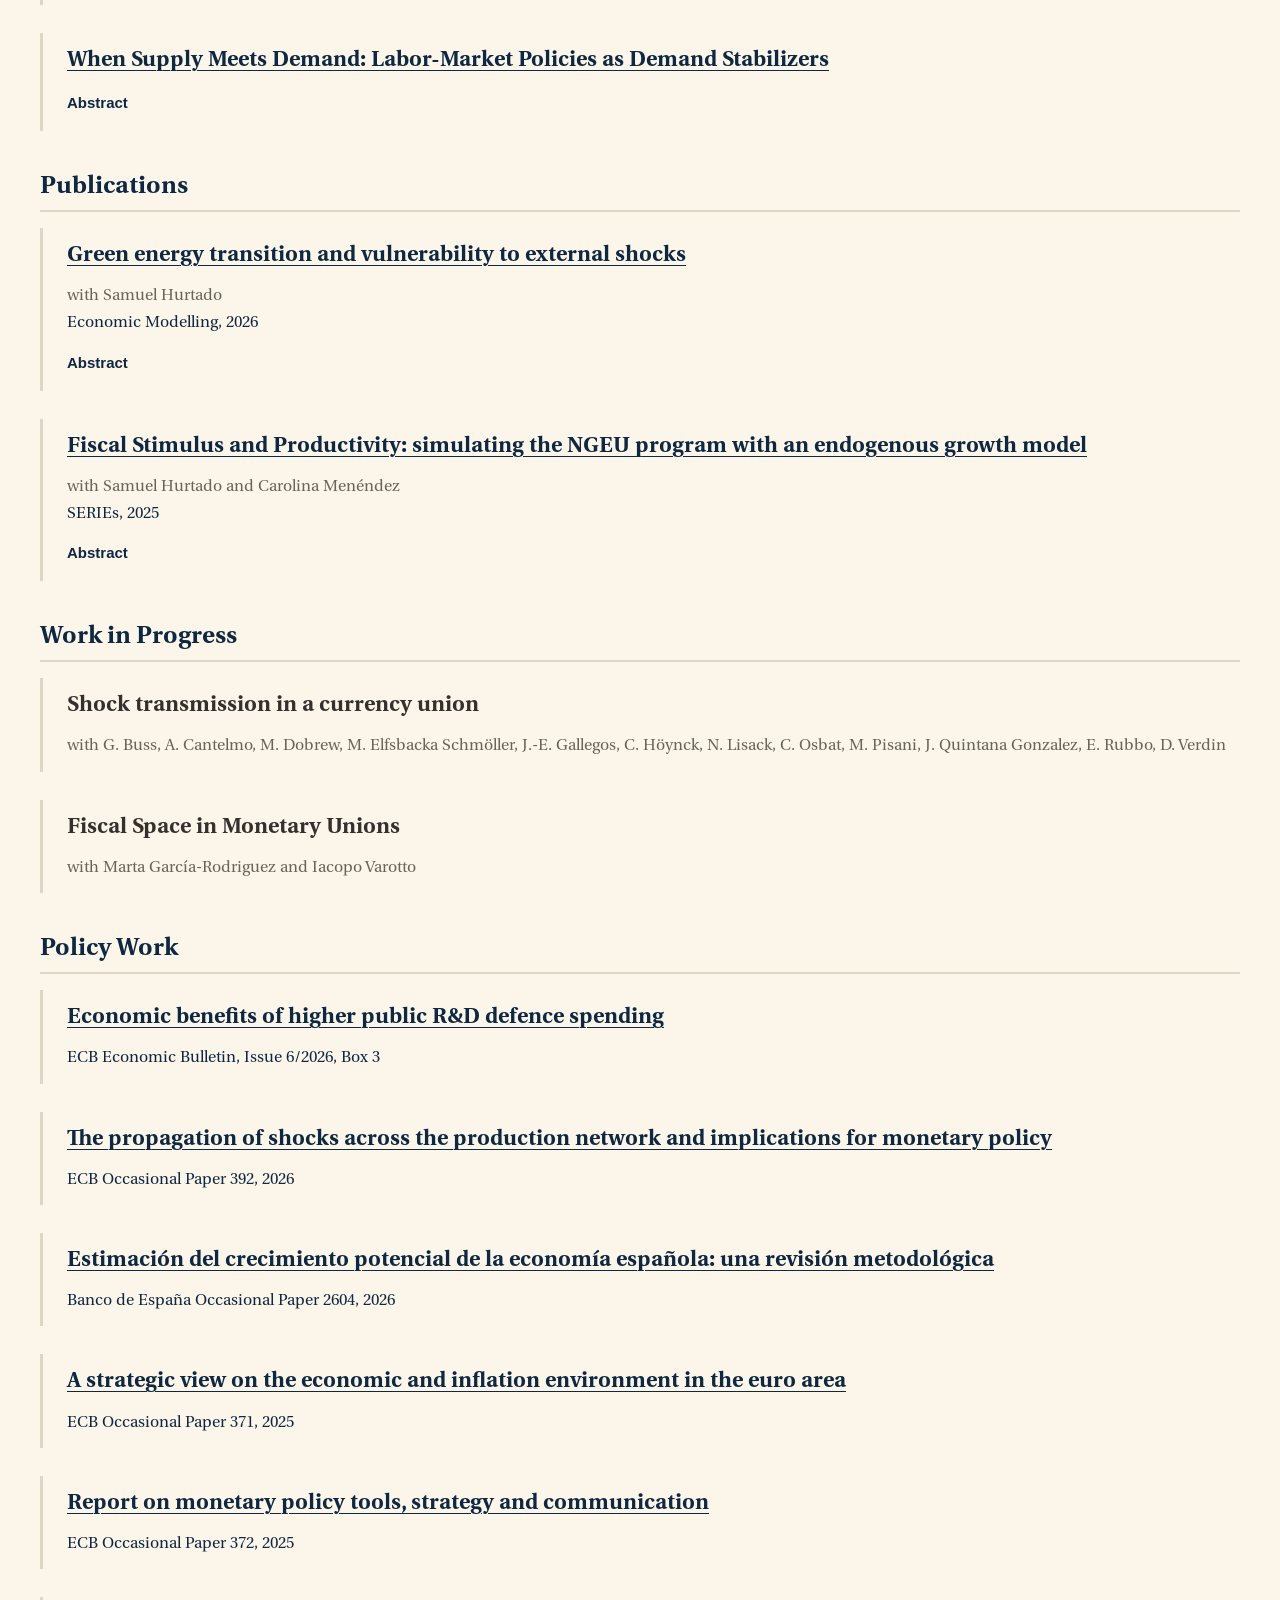
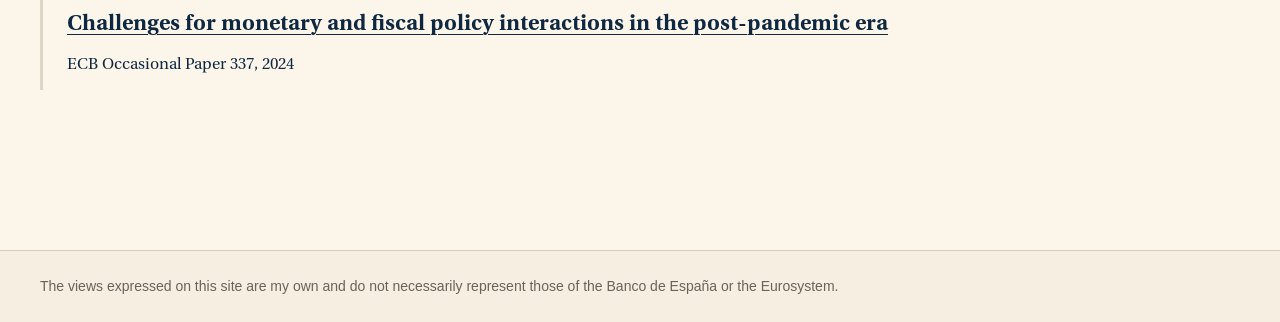
==== commit c83ceb6d: "List coauthors in alphabetical order on the site and in the CV" ====
--- a/index.html
+++ b/index.html
@@ -122,7 +122,7 @@
 
     <div class="item">
       <h3><a href="https://link.springer.com/article/10.1007/s13209-025-00304-1" target="_blank" rel="noopener">Fiscal Stimulus and Productivity: simulating the NGEU program with an endogenous growth model</a></h3>
-      <p class="authors">with Carolina Menéndez and Samuel Hurtado</p>
+      <p class="authors">with Samuel Hurtado and Carolina Menéndez</p>
       <p class="status">SERIEs, 2025</p>
       <details>
         <summary>Abstract</summary>
@@ -134,7 +134,7 @@
 
     <div class="item">
       <h3>Shock transmission in a currency union</h3>
-      <p class="authors">with E. Rubbo, C. Osbat, G. Buss, A. Cantelmo, M. Dobrew, M. Elfsbacka Schmöller, J.-E. Gallegos, C. Höynck, N. Lisack, M. Pisani, J. Quintana Gonzalez, D. Verdin</p>
+      <p class="authors">with G. Buss, A. Cantelmo, M. Dobrew, M. Elfsbacka Schmöller, J.-E. Gallegos, C. Höynck, N. Lisack, C. Osbat, M. Pisani, J. Quintana Gonzalez, E. Rubbo, D. Verdin</p>
     </div>
 
     <div class="item">
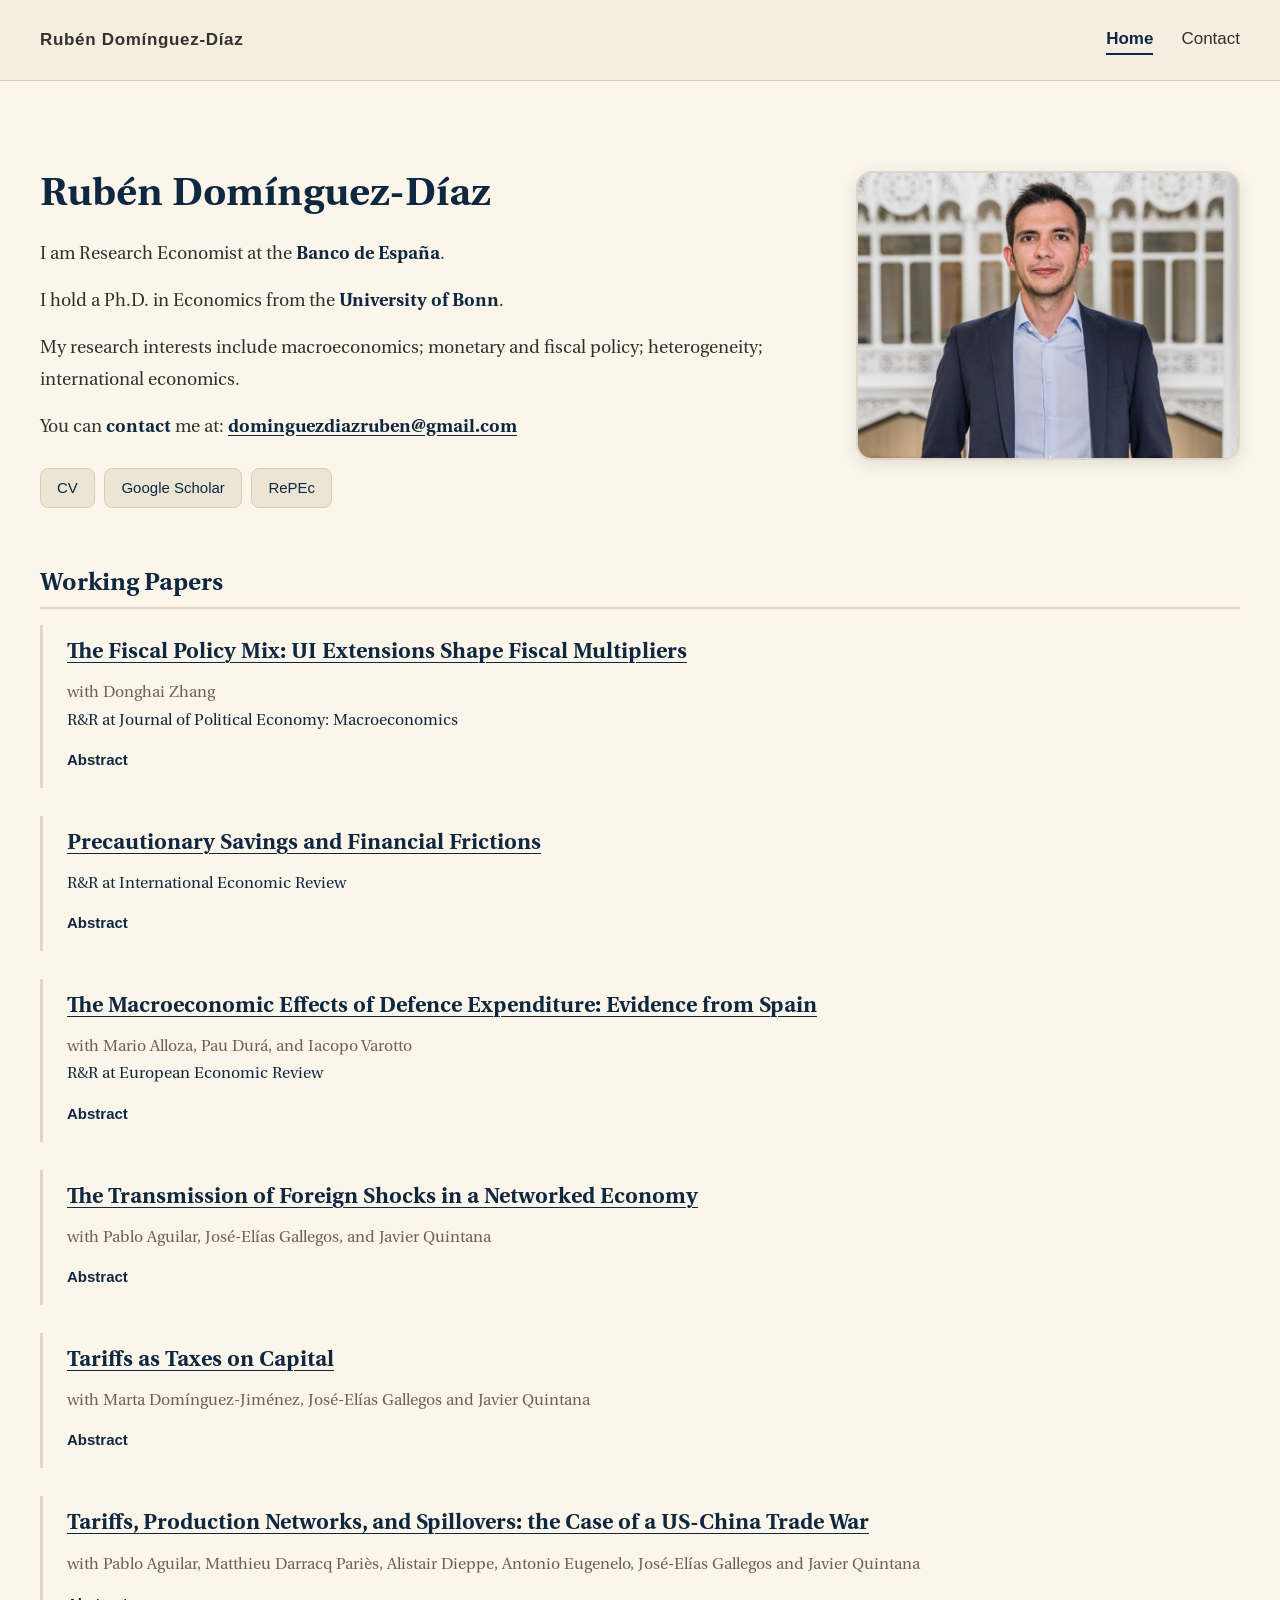
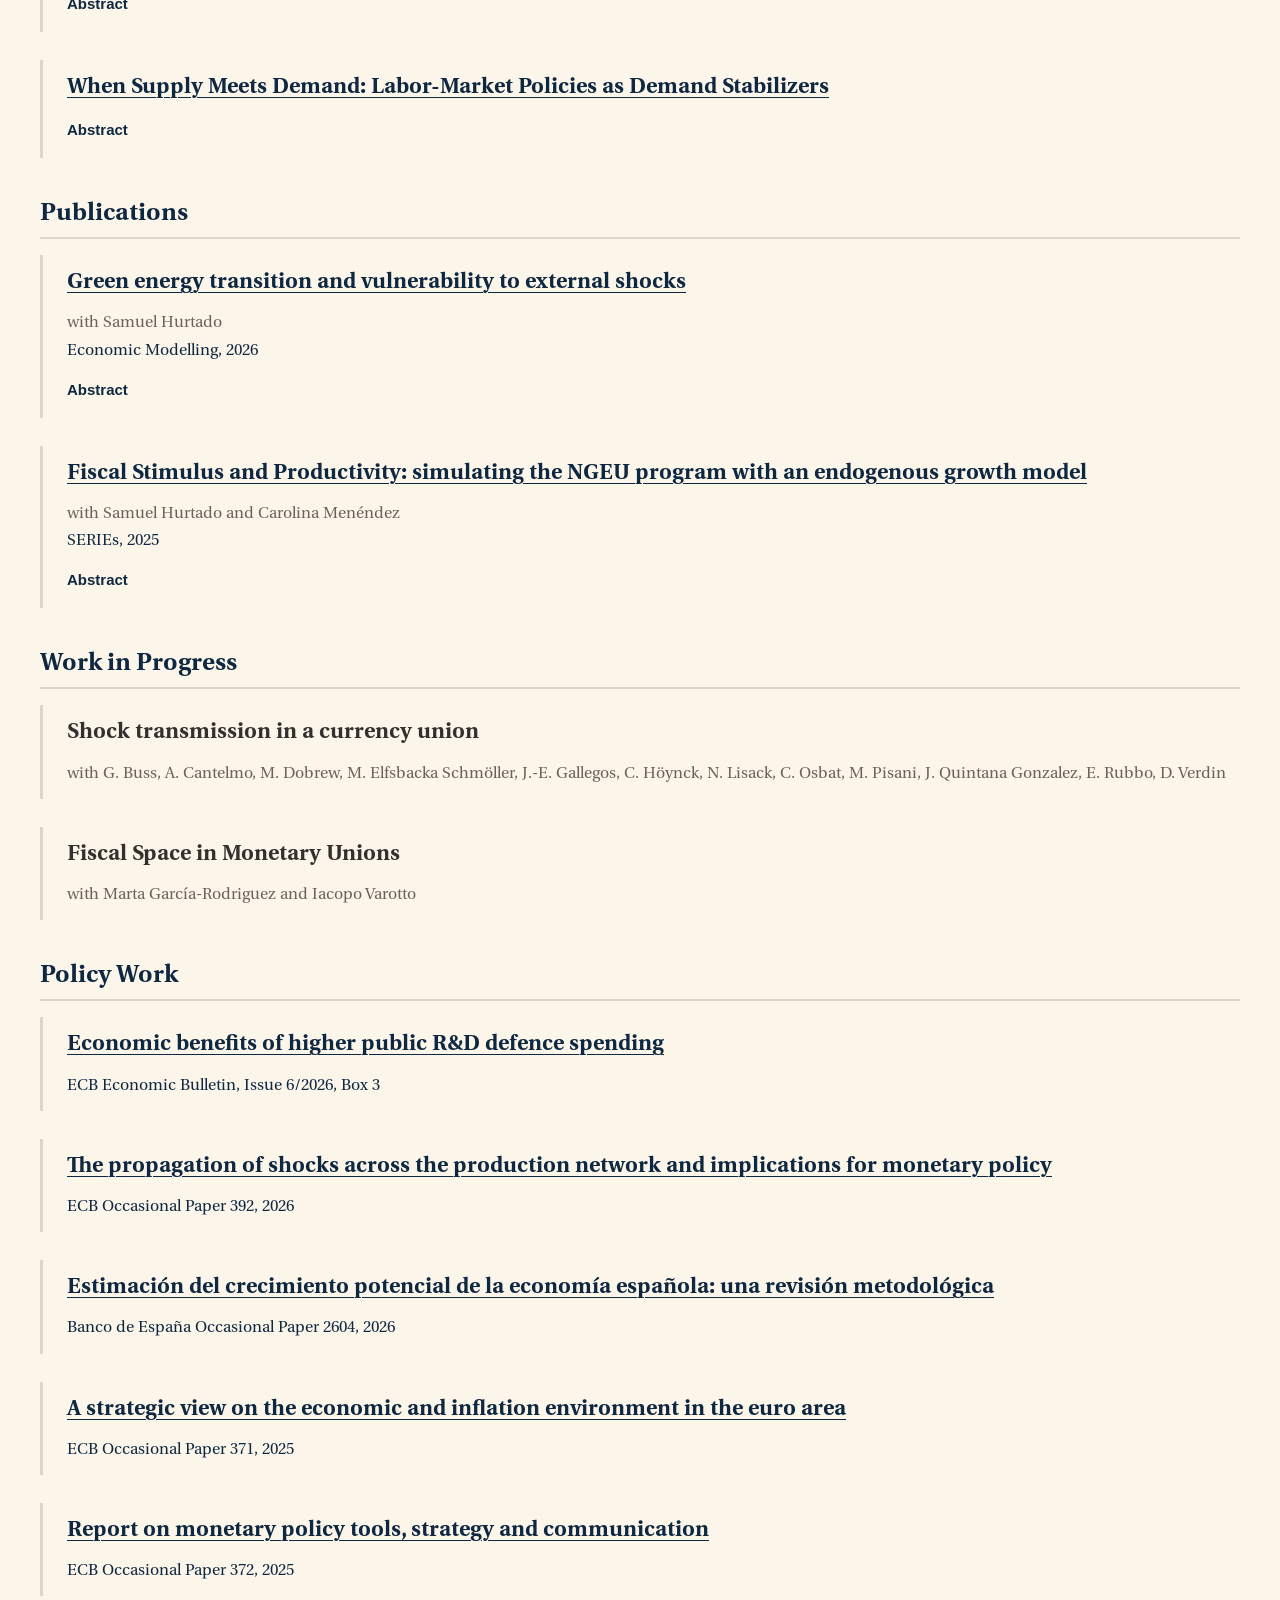
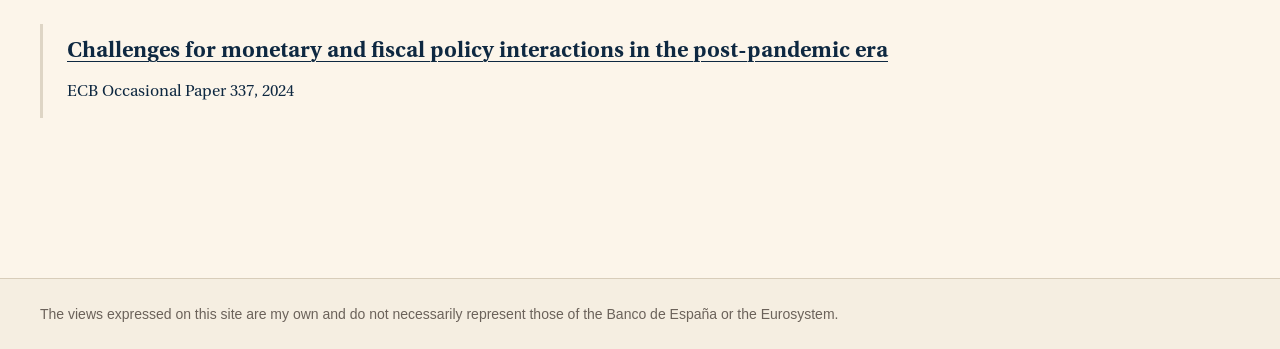
==== commit 3f3a5bf5: "Mark the defence expenditure paper as R&R at the European Economic Review" ====
--- a/index.html
+++ b/index.html
@@ -67,6 +67,7 @@
     <div class="item">
       <h3><a href="papers/5_defencespending/v2026_defspending.pdf" target="_blank" rel="noopener">The Macroeconomic Effects of Defence Expenditure: Evidence from Spain</a></h3>
       <p class="authors">with Mario Alloza, Pau Durá, and Iacopo Varotto</p>
+      <p class="status">R&amp;R at European Economic Review</p>
       <details>
         <summary>Abstract</summary>
         <p class="abstract">We estimate the macroeconomic effects of defence expenditure using a novel dataset covering the universe of defence procurement contracts in Spain over 30 years. Our defence procurement data overcomes identification challenges posed by implementation lags inherent in traditional government spending, as contracts are awarded years before production begins and spending is recorded in government national accounts only upon delivery. Using local projections, we find that GDP effects take time to materialise, become sizeable, but remain transitory. That is, while defence investment has relevant economic consequences, these are bound to occur in the medium run insofar as the spending process is hindered by implementation lags. A DSGE model calibrated to our empirical setting yields two main findings. First, reducing implementation lags to US levels would meaningfully frontload macroeconomic effects. Second, defence spending delivers more transient and smaller long-run effects than general public investment projects.</p>
